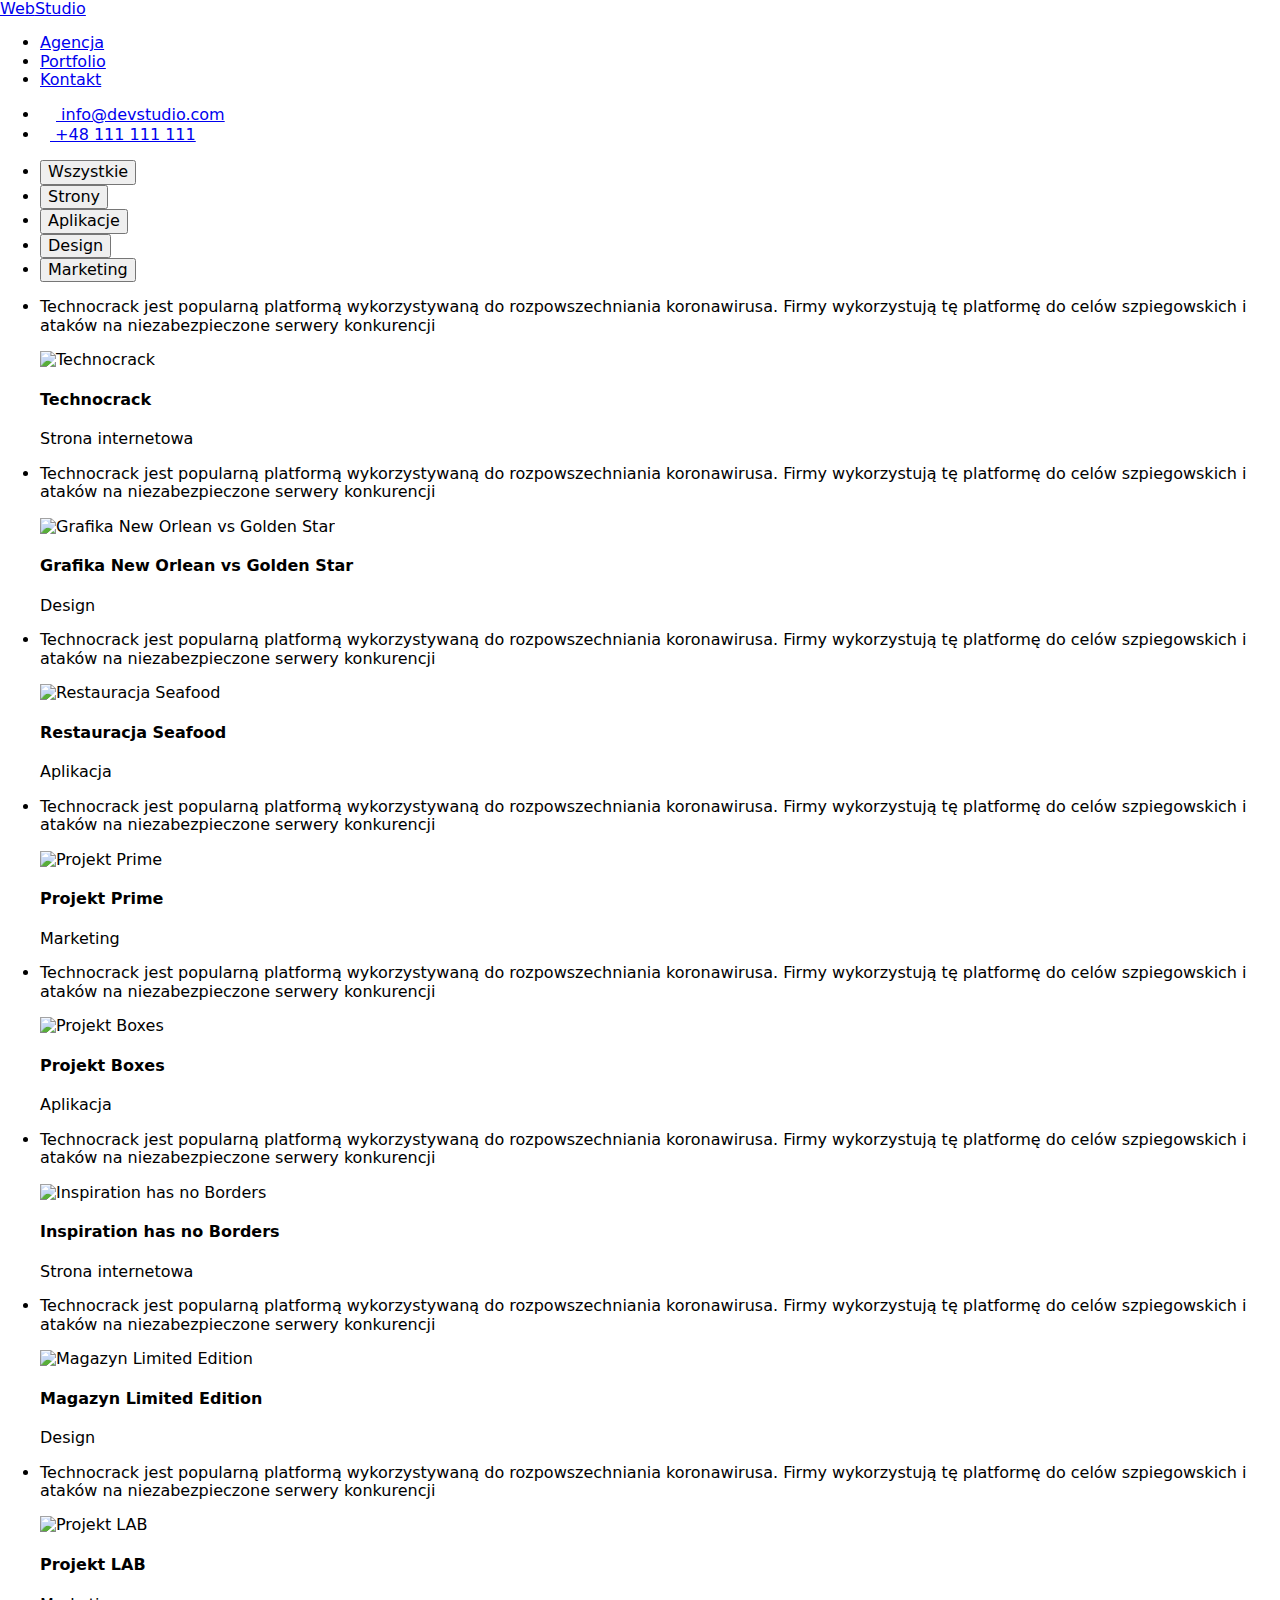
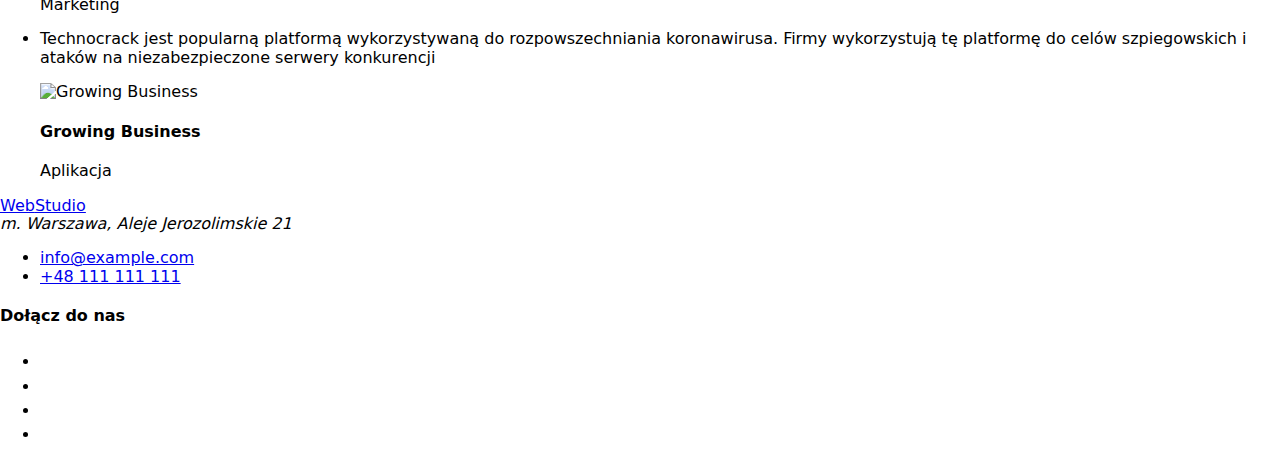
==== portfolio.html @ 28687118 "Add files via upload" ====
<!DOCTYPE html>
<html lang="pl-PL">
  <head>
    <meta charset="UTF-8" />
    <meta http-equiv="X-UA-Compatible" content="IE=edge" />
    <meta name="viewport" content="width=device-width, initial-scale=1.0" />
    <link
      rel="stylesheet"
      href="https://cdnjs.cloudflare.com/ajax/libs/modern-normalize/1.1.0/modern-normalize.css" />
    <link href="./css/styles.css" rel="stylesheet" />
    <link rel="preconnect" href="https://fonts.googleapis.com" />
    <link rel="preconnect" href="https://fonts.gstatic.com" crossorigin />
    <link
      href="https://fonts.googleapis.com/css2?family=Raleway:wght@700&family=Roboto:wght@400;500;700;900&display=swap"
      rel="stylesheet"
    />

    <title>Portfolio</title>
  </head>
  <body>
    <header class="header container">
      <a href="index.html" class="link-no-underline logo-style"
        ><span class="blue-text">Web</span>Studio</a
      >
      <nav>
        <ul class="nav-style nav-list">
          <li>
            <a href="index.html" class="link-no-underline link-style"
              >Agencja</a
            >
          </li>
          <li>
            <a
              href="portfolio.html"
              class="link-no-underline link-style blue-text current-link"
              >Portfolio</a
            >
          </li>
          <li>
            <a
              href="contacts.html"
              class="link-no-underline link-style"
              >Kontakt</a
            >
          </li>
        </ul>
      </nav>
      <ul class="contacts-style nav-list">
        <li>
          <a
            href="mailto:info@devstudio.com"
            class="link-no-underline contact-link-style blue-text symbols-header"
          >
          <svg class="symbol-spacing" width="16" height="12">
            <use xlink:href="./images/icons.svg#icon-envelope"></use>
              </svg>
              info@devstudio.com
            </a>
          </li>
          <li>
          <a
            href="tel:+48111111111"
            class="link-no-underline contact-link-style blue-text symbols-header"
          >
          <svg class="symbol-spacing" width="10" height="16">
                <use xlink:href="./images/icons.svg#icon-smartphone"></use>
              </svg>
              +48 111 111 111</a>
        </li>
      </ul>
    </header>
    <div class="header-line-border"></div>
    <main>
      <section class="container section">
        <div class="container">
      <ul class="filter-buttons">
        <li><button type="button" class="filter-button">Wszystkie</button></li>
        <li><button type="button" class="filter-button">Strony</button></li>
        <li><button type="button" class="filter-button">Aplikacje</button></li>
        <li><button type="button" class="filter-button">Design</button></li>
        <li><button type="button" class="filter-button">Marketing</button></li>
      </ul>
          <ul class="product-container no-padding">
            <li class="product-card">
            <div class="portfolio-label">
            <p class="portfolio-text">
              Technocrack jest popularną platformą wykorzystywaną do rozpowszechniania
              koronawirusa. Firmy wykorzystują tę platformę do celów szpiegowskich i ataków na
              niezabezpieczone serwery konkurencji
            </p>
            <img
              src="./images/portfolio-img-1.jpg"
              width="370"
              height="294"
              alt="Technocrack"
            />
            </div>
            <h4 class="product-card-header">Technocrack</h4>
            <p class="product-card-text">Strona internetowa</p>
          </li>
          <li class="product-card">
            <div class="portfolio-label">
          <p class="portfolio-text">
             Technocrack jest popularną platformą wykorzystywaną do rozpowszechniania
             koronawirusa. Firmy wykorzystują tę platformę do celów szpiegowskich i ataków na
            niezabezpieczone serwery konkurencji
          </p>
            <img
              src="./images/portfolio-img-2.jpg"
              width="370"
              height="294"
              alt="Grafika New Orlean vs Golden Star"
            />
            </div>
            <h4 class="product-card-header">
              Grafika New Orlean vs Golden Star
            </h4>
            <p class="product-card-text">Design</p>
          </li>
          <li class="product-card">
            <div class="portfolio-label">
            <p class="portfolio-text">
              Technocrack jest popularną platformą wykorzystywaną do rozpowszechniania
              koronawirusa. Firmy wykorzystują tę platformę do celów szpiegowskich i ataków na
              niezabezpieczone serwery konkurencji
            </p>
            <img
              src="./images/portfolio-img-3.jpg"
              width="370"
              height="294"
              alt="Restauracja Seafood"
            />
            </div>
            <h4 class="product-card-header">
              Restauracja Seafood
            </h4>
            <p class="product-card-text">Aplikacja</p>
          </li>
          <li class="product-card">
            <div class="portfolio-label">
            <p class="portfolio-text">
              Technocrack jest popularną platformą wykorzystywaną do rozpowszechniania
              koronawirusa. Firmy wykorzystują tę platformę do celów szpiegowskich i ataków na
              niezabezpieczone serwery konkurencji
            </p>
            <img
              src="./images/portfolio-img-4.jpg"
              width="370"
              height="294"
              alt="Projekt Prime"
            />
            </div>
            <h4 class="product-card-header">Projekt Prime</h4>
            <p class="product-card-text">Marketing</p>
          </li>
          <li class="product-card">
            <div class="portfolio-label">
            <p class="portfolio-text">
              Technocrack jest popularną platformą wykorzystywaną do rozpowszechniania
              koronawirusa. Firmy wykorzystują tę platformę do celów szpiegowskich i ataków na
              niezabezpieczone serwery konkurencji
            </p>
            <img
              src="./images/portfolio-img-5.jpg"
              width="370"
              height="294"
              alt="Projekt Boxes"
            />
            </div>
            <h4 class="product-card-header">Projekt Boxes</h4>
            <p class="product-card-text">Aplikacja</p>
          </li>
          <li class="product-card">
            <div class="portfolio-label">
            <p class="portfolio-text">
              Technocrack jest popularną platformą wykorzystywaną do rozpowszechniania
              koronawirusa. Firmy wykorzystują tę platformę do celów szpiegowskich i ataków na
              niezabezpieczone serwery konkurencji
            </p>
            <img
              src="./images/portfolio-img-6.jpg"
              width="370"
              height="294"
              alt="Inspiration has no Borders"
            />
            </div>
            <h4 class="product-card-header">Inspiration has no Borders</h4>
            <p class="product-card-text">Strona internetowa</p>
          </li>
          <li class="product-card">
            <div class="portfolio-label">
            <p class="portfolio-text">
              Technocrack jest popularną platformą wykorzystywaną do rozpowszechniania
              koronawirusa. Firmy wykorzystują tę platformę do celów szpiegowskich i ataków na
              niezabezpieczone serwery konkurencji
            </p>
            <img
              src="./images/portfolio-img-7.jpg"
              width="370"
              height="294"
              alt="Magazyn Limited Edition"    
            />
            </div>
            <h4 class="product-card-header">Magazyn Limited Edition</h4>
            <p class="product-card-text">Design</p>
          </li>
          <li class="product-card">
            <div class="portfolio-label">
            <p class="portfolio-text">
              Technocrack jest popularną platformą wykorzystywaną do rozpowszechniania
              koronawirusa. Firmy wykorzystują tę platformę do celów szpiegowskich i ataków na
              niezabezpieczone serwery konkurencji
            </p>
            <img
              src="./images/portfolio-img-8.jpg"
              width="370"
              height="294"
              alt="Projekt LAB"
            />
            </div>
            <h4 class="product-card-header">Projekt LAB</h4>
            <p class="product-card-text">Marketing</p>
          </li>
          <li class="product-card">
            <div class="portfolio-label">
            <p class="portfolio-text">
              Technocrack jest popularną platformą wykorzystywaną do rozpowszechniania
              koronawirusa. Firmy wykorzystują tę platformę do celów szpiegowskich i ataków na
              niezabezpieczone serwery konkurencji
            </p>
            <img
              src="./images/portfolio-img-9.jpg"
              width="370"
              height="294"
              alt="Growing Business"
            />
            </div>
            <h4 class="product-card-header">Growing Business</h4>
            <p class="product-card-text">Aplikacja</p>
          </li>
        </ul>
      </div>
    </section>
    </main>
    <footer class="footer">
        <div class="container footer-container">
          <div class="footer-contacts">
          <a href="index.html" class="link-no-underline logo-style white-logo"
            ><span class="blue-text">Web</span>Studio</a
          >
          <address class="address-text">
            m. Warszawa, Aleje Jerozolimskie 21
          </address>
          <ul class="footer-link-list no-margin">
            <li>
              <a
                href="mailto:info@example.com"
                class="link-no-underline footer-links"
                >info@example.com</a
              >
            </li>
            <li>
              <a href="tel:+48111111111" class="link-no-underline footer-links"
                >+48 111 111 111</a
              >
            </li>
          </ul>
        </div>
        <div>
          <h4 class="footer-header">Dołącz do nas</h4>
            <ul class="footer-symbols">
              <li>
                <a href="https://www.instagram.com" class="footer-symbol">
                  <svg width="20" height="20">
                  <use xlink:href="./images/icons.svg#icon-instagram-2"></use>
                    </svg>
                </a>
              </li>
              <li>
                <a href="https://www.twitter.com" class="footer-symbol">
                  <svg width="20" height="20">
                  <use xlink:href="./images/icons.svg#icon-twitter-1"></use>
                    </svg>
                </a>
              </li>
              <li>
                <a href="https://www.facebook.com" class="footer-symbol">
                  <svg width="20" height="20" x="12" y="12">
                  <use xlink:href="./images/icons.svg#icon-facebook-1"></use>
                    </svg>
                </a>
              </li>
              <li>
                <a href="https://www.linkedin.com" class="footer-symbol">
                  <svg width="20" height="20" x="12" y="12">
                  <use xlink:href="./images/icons.svg#icon-linkedin-1"></use>
                    </svg>
                </a>
              </li>
            </ul>
        </div>
        </div>
      </footer>
      <script src="./js/modal.js"></script>
  </body>
</html>
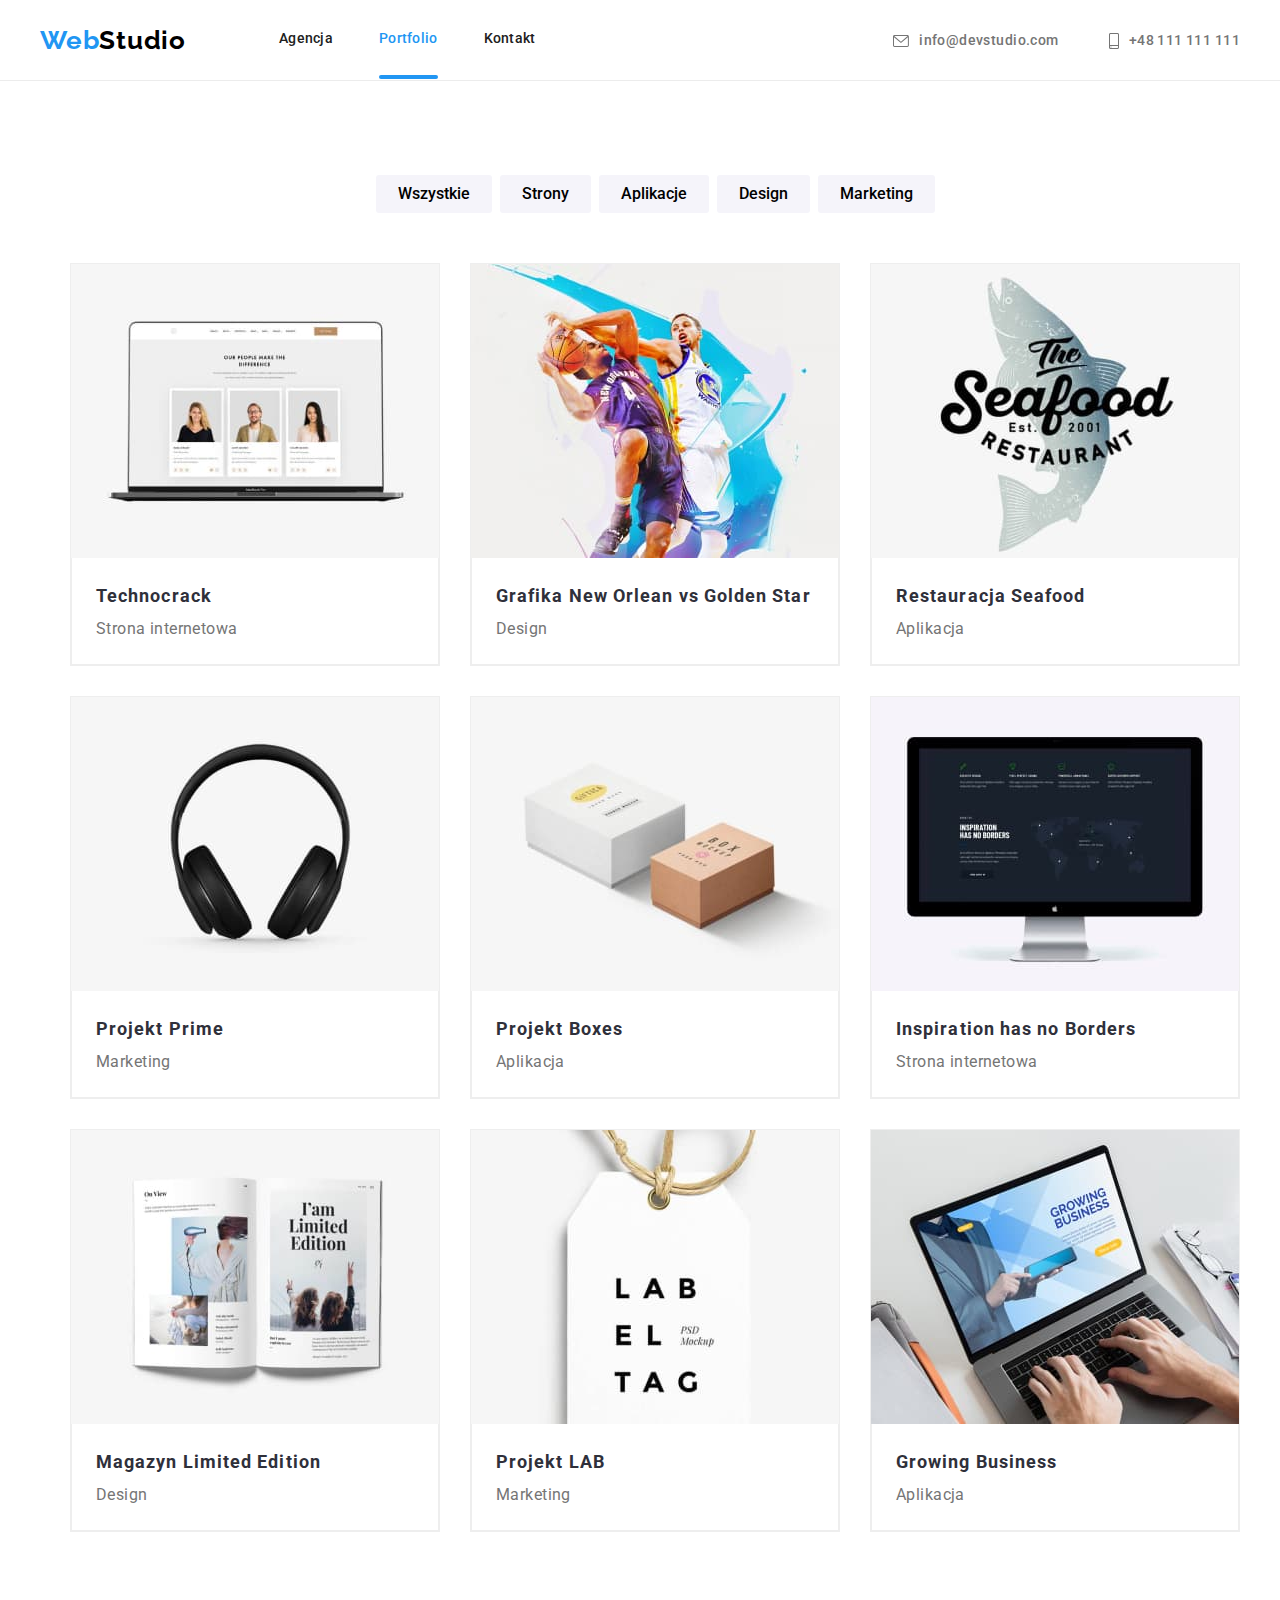
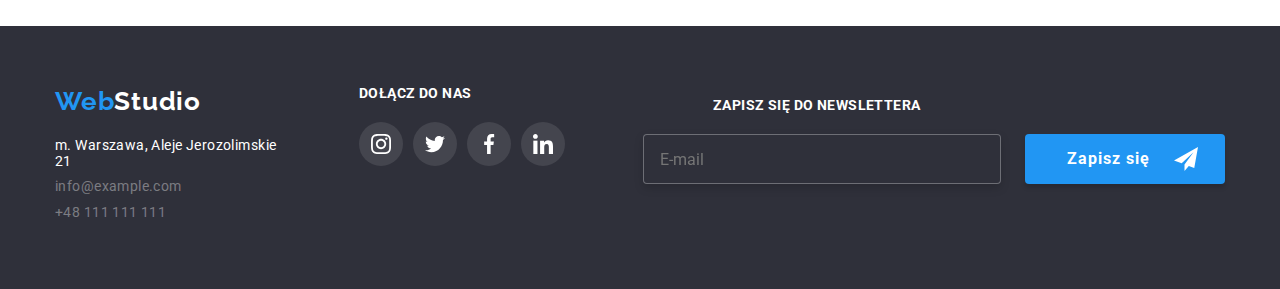
==== commit 088841fc: "update" ====
--- a/portfolio.html
+++ b/portfolio.html
@@ -299,6 +299,18 @@
               </li>
             </ul>
         </div>
+        <div class="footer-newsletter">
+          <h4 class="footer-header">Zapisz się do newslettera</h4>
+          <form name="newsletter" autocomplete="on" class="form-newsletter">
+            <input type="email" name="email" placeholder="E-mail" class="input-newsletter" />
+            <button type="submit" class="button-newsletter">
+              Zapisz się
+              <svg width="24" height="24" class="icon-button-newsletter">
+                <use xlink:href="./images/icons.svg#icon-icon-send"></use>
+              </svg>
+            </button>
+          </form>
+        </div>
         </div>
       </footer>
       <script src="./js/modal.js"></script>
--- a/css/styles.css
+++ b/css/styles.css
@@ -0,0 +1,627 @@
+:root {
+  --white: #fff;
+  --black: #000;
+  --blue: #2196f3;
+  --darkgrey: #2f303a;
+  --grey: #757575;
+  --lightgrey: #e5e5e5;
+  --lightcream: #ececec;
+  --notblack: #212121;
+  --notwhite: #f5f4fa;
+  --footerlinks: #ffffff60;
+  --productborder: #eeeeee;
+  --background: rgba(47, 48, 58, 0.4);
+  --iconcolor: #afb1b8;
+  --btn-shadow: rgba(0, 0, 0, 0.15);
+  --footericon: rgba(255, 255, 255, 0.1);
+  --transition: cubic-bezier(0.4, 0, 0.2, 1);
+}
+
+/* Global styles used throughout whole website */
+
+body {
+  font-family: "Roboto", "Raleway", sans-serif;
+  color: var(--grey);
+  font-size: 14px;
+  letter-spacing: 0.03em;
+  margin: 0;
+  padding: 0;
+  background-color: #fff;
+}
+.container {
+  width: 1200px; 
+  padding: 0 15px; 
+  margin: 0 auto;
+}
+.section { 
+padding-top: 94px;
+padding-bottom: 94px;
+}
+img {display: block}
+
+p, h4 {
+  margin: 0;
+  padding: 0;
+  list-style: none;
+}
+
+.footer-links:hover, 
+.footer-links:focus, 
+.link-style:focus, 
+.link-style:hover, 
+.blue-text.link-style,
+.contact-link-style:hover {
+   color: var(--blue);
+}
+.no-margin {
+  margin: 0;
+}
+.no-padding {
+  padding: 0;
+}
+.section-header {
+  font-weight: 700;
+  font-size: 36px;
+  line-height: 1.166666666666667;
+  text-align: center;
+  color: var(--notblack);
+  margin: 0px 0 50px 0;
+}
+.footer-symbol:hover,
+.footer-symbol:focus,
+.team-card-symbol:hover,
+.team-card-symbol:focus {
+  background-color: var(--blue);
+  fill: var(--white);
+  cursor: pointer;
+}
+/* Styles for header section */
+
+.header {
+  align-items: center;
+  gap: 93px;
+  flex-direction: row;
+  padding: 25px 0 24px 0;
+  display: flex;
+}
+.header-line-border {
+  border-bottom: var(--lightcream) solid 1px;
+}
+
+.logo-style {
+  font-family: "Raleway";
+  color: var(--black);
+  font-size: 26px;
+  font-weight: 700;
+  line-height: 1.193;
+  letter-spacing: 0.03em;
+}
+.blue-text {
+  color: var(--blue);
+}
+.nav-list {
+  display: flex;
+  list-style: none;
+  line-height: 1.2;
+  margin: 0;
+}
+.nav-style {
+  gap: 46px;
+  line-height: 1.2;
+  padding: 0;
+}
+.contacts-style {
+  gap: 50px;
+  margin: 0;
+  margin-left: auto;
+}
+.link-style {
+  line-height: 1.14;
+  letter-spacing: 0.02em;
+  color: var(--notblack);
+  font-weight: 500;
+  transition: 250ms color var(--transition);
+}
+.current-link::after {
+  content: " ";
+  display: block;
+  width: 100%;
+  height: 4px;
+  bottom: 0;
+  left: 0;
+  background-color: var(--blue);
+  transform: translateY(28px);
+  border-radius: 2px;
+  pointer-events: none;
+}
+
+.contact-link-style {
+  color: var(--grey);
+  fill: var(--grey);
+  font-weight: 500;
+  transition: 250ms color var(--transition);
+}
+.link-no-underline {
+  text-decoration: none;
+}
+.symbols-header {
+display: flex;
+align-items: center;
+justify-content: center;
+transition: 250ms fill var(--transition), 250ms color var(--transition);
+}
+.symbols-header:hover,
+.symbols-header:focus {
+  color: var(--blue);
+  fill: var(--blue);
+}
+.symbol-spacing {
+margin-right: 10px;
+color: var(--iconcolor);
+}
+
+/* Styles for main section INDEX PAGE ONLY*/
+
+/* Top section with button */
+.top-section {
+  background-color: var(--background);
+  background-image: linear-gradient( 0deg, rgba(47, 48, 58, 0.4) 0%, rgba(47, 48, 58, 0.4) 100% ), url(../images/img-work.jpg);
+  color: var(--white);
+  max-width: 1600px;
+  margin: 0 auto;
+  display: flex;
+  gap: 30px;
+  flex-direction: column;
+  justify-content: center;
+  align-items: center;
+  padding: 200px 0;
+}
+
+.top-section-text {
+  font-size: 44px;
+  font-weight: 900;
+  text-align: center;
+  line-height: 1.364;
+  letter-spacing: 0.06em;
+  max-width: 696px;
+  margin: 0 auto;
+}
+.order-service-button {
+  background-color: var(--blue);
+  box-shadow: 0px 4px 4px var(--btn-shadow);
+  border-style: none;
+  border-radius: 4px;
+  cursor: pointer;
+  font-family: "Roboto";
+  color: var(--white);
+  width: 200px;
+  height: 50px;
+  font-weight: 700;
+  font-size: 16px;
+  text-align: center;
+  align-items: center;
+}
+/* Our speciality section */
+.our-speciality {
+  display: flex;
+  list-style: none;
+  flex-direction: row;
+  gap: 30px;
+  justify-content: center;
+}
+.our-speciality-header {
+  font-weight: 700;
+  color: var(--notblack);
+  margin: 0 0 10px 0;
+  font-size: 14px;
+  line-height: 1.1428571428571428;
+}
+.our-speciality-text {
+  line-height: 0.03em;
+  line-height: 1.71;
+  width: 270px;
+  margin: 0;
+}
+.special-symbol {
+  background-color: var(--notwhite);
+  height: 120px;
+  width: 270px;
+  border-radius: 4px;
+  margin-bottom: 30px;
+  display: flex;
+  justify-content: center;
+  align-items: center;
+}
+/* Our services section */
+.our-services {
+  align-items: center;
+  flex-direction: column;
+  padding-top: 0;
+  margin: 0;
+}
+.our-services-list {
+  display: flex;
+  flex-direction: row;
+  gap: 30px;
+  list-style: none;
+  margin: 0;
+  justify-content: center;
+}
+
+.service-item {
+position: relative;
+}
+.img-label {
+  display: block;
+  position: absolute;
+  bottom: 0;
+  left: 0;
+  margin: 0;
+  width: 100%;
+  font-weight: 700;
+  line-height: 1.14;
+  text-align: center;
+  text-transform: uppercase;
+  padding: 27px 0px;
+  color: var(--white);
+  background-color: rgba(47, 48, 58, 0.8);
+}
+
+/* Our team section */
+.our-team-background {
+  background-color: var(--notwhite);
+}
+.our-team {
+  align-items: center;
+  flex-direction: column;
+}
+.our-team-list {
+  display: flex;
+  flex-direction: row;
+  gap: 30px;
+  list-style: none;
+  justify-content: center;
+}
+.our-team-card {
+  background-color: var(--white);
+  box-shadow: 0px 1px 3px rgba(0, 0, 0, 0.12), 0px 1px 1px rgba(0, 0, 0, 0.14),
+    0px 2px 1px rgba(0, 0, 0, 0.2);
+  border-radius: 0px 0px 4px 4px;
+  text-align: center;
+  align-items: center;
+  margin: 0;
+  display: flex;
+  flex-direction: column;
+}
+.our-team-card-name {
+  margin: 30px 0 10px 0;
+  color: var(--notblack);
+  font-size: 16px;
+  font-weight: 500;
+  line-height: 1.1875;
+}
+.our-team-card-proffesion {
+  margin: 0 0 30px 0;
+  line-height: 1.1875;
+  font-size: 16px;
+  text-align: center;
+}
+.team-card-symbols {
+  display: flex;
+  gap: 10px;
+  margin-bottom: 30px;
+}
+.team-card-symbol {
+  width: 44px;
+  height: 44px;
+  background-color: var(--white);
+  border-radius: 50%;
+  fill: var(--iconcolor);
+}
+.team-social-link {
+  display: flex;
+  justify-content: center;
+  align-items: center;
+  width: 44px;
+  height: 44px;
+  border-radius: 50%;
+  fill: var(--iconcolor);
+  background-color: var(--white);
+  transition: 250ms fill var(--transition), 250ms background-color var(--transition);
+}
+
+.team-social-link:hover,
+.team-social-link:focus {
+  background-color: var(--blue);
+  fill: var(--white);
+}
+/* Our clients section */
+.our-clients {
+  padding: 94px 0;
+  display: flex;
+  justify-content: center;
+  align-items: center;
+  flex-direction: column;
+}
+.client-symbols {
+  display: flex;
+  gap: 30px;
+  list-style: none;
+}
+
+.clients-link {
+  display: flex;
+  align-items: center;
+  justify-content: center;
+  width: 170px;
+  height: 92px;
+  border: 1px solid var(--iconcolor);
+  fill: var(--iconcolor);
+  border-radius: 4px;
+  transition: 250ms fill var(--transition), 250ms border-color var(--transition);
+}
+.clients-link:hover,
+.clients-link:focus {
+  fill: var(--blue);
+  border-color: var(--blue);
+}
+
+/* Styles for main section PORTFOLIO PAGE ONLY */
+
+ul {
+padding: 0;
+margin: 0;
+list-style: none;
+}
+.filter-buttons {
+  display: flex;
+  justify-content: center;
+  gap: 8px;
+  list-style: none;
+  margin-bottom: 50px;
+  }
+.filter-button {
+  background-color: var(--notwhite);
+  border-width: 0;
+  height: 38px;
+  font-size: 16px;
+  font-weight: 500;
+  line-height: 26px;
+  border-radius: 3px;
+  padding: 6px 22px;
+  font-family: "Roboto";
+  transition: 250ms background-color var(--transition), 250ms color var(--transition),
+    250ms box-shadow var(--transition);
+
+}
+.filter-button:focus,
+.filter-button:hover {
+  box-shadow: 0px 3px 1px rgba(0, 0, 0, 0.1), 0px 1px 2px rgba(0, 0, 0, 0.08),
+    0px 2px 2px rgba(0, 0, 0, 0.12);
+  color: var(--white);
+    background-color: var(--blue);
+  cursor: pointer;
+}
+.product-container {
+  display: flex;
+  gap: 30px;
+  flex-wrap: wrap;
+  list-style: none;
+  align-items: center;
+  justify-content: center;
+}
+.product-card {
+  width: 370px;
+  background-color: var(--white);
+  flex-basis: calc((100% - 90px) / 4);
+  margin: 0;
+   border: 1px solid var(--productborder);
+  transition: 250ms box-shadow var(--transition);
+}
+.product-card:hover {
+  box-shadow: 0px 1px 1px rgba(0, 0, 0, 0.12), 0px 4px 4px rgba(0, 0, 0, 0.06),
+    1px 4px 6px rgba(0, 0, 0, 0.16);
+  cursor: pointer;
+}
+
+.portfolio-label {
+  position: relative;
+  overflow: hidden;
+}
+.portfolio-text {
+  position: absolute;
+  top: 0;
+  left: 0;
+  width: 370px;
+  background: rgba(33, 150, 243, 0.9);
+  font-size: 18px;
+  line-height: 1.56;
+  color: var(--white);
+  padding: 49px 45px 49px 24px;
+  transform: translateY(100%);
+  transition: 250ms transform var(--transition);
+}
+.product-card:hover .portfolio-text {
+  transform: translateY(0);
+}
+
+.product-card-header {
+  color: var(--darkgrey);
+  font-size: 18px;
+  font-weight: 700;
+  letter-spacing: 0.06em;
+  line-height: 2;
+  margin: 0;
+  padding: 20px 24px 0 24px;
+  border-left: 1px solid var(--productborder);
+  border-right: 1px solid var(--productborder);
+}
+.product-card-text {
+  line-height: 1.88;
+  font-size: 16px;
+  margin: 0;
+  padding: 0 24px 20px 24px;
+  border: 1px solid var(--productborder);
+  border-top: 0;
+}
+.header-line-border {
+  border-bottom: var(--lightcream) solid 1px;
+}
+
+/* Styles for footer section */
+.footer {
+  width: 100%;
+  background-color: var(--darkgrey);
+  padding: 60px 0;
+}
+.footer-contacts {
+  width: 246px;
+}
+.address-text {
+  margin: 20px 0 0 0;
+  font-style: normal;
+}
+.white-logo {
+  color: var(--white);
+}
+.footer-links {
+  color: var(--footerlinks);
+  transition: 250ms color var(--transition);
+}
+.footer-container {
+  flex-direction: row;
+  color: var(--white);
+  display: flex;
+}
+.footer-link-list {
+  list-style: none;
+  padding: 0;
+}
+.footer-link-list li {
+  margin: 9px 0 9px 0;
+}
+.footer-header {
+  font-weight: 700;
+  line-height: 1.14;
+  color: var(--white);
+  text-transform: uppercase;
+  margin-left: 70px;
+  margin-bottom: 20px;
+}
+.footer-symbols {
+  display: flex;
+  gap: 10px;
+  margin-left: 70px;
+  list-style: none;
+  padding: 0;
+}
+.footer-symbol {
+  display: flex;
+  justify-content: center;
+  align-items: center;
+  width: 44px;
+  height: 44px;
+  border-radius: 50%;
+  background-color: var(--footericon);
+  fill: var(--white);
+   transition: 250ms background-color var(--transition);
+}
+.footer-newsletter {
+margin-top: 12px;
+margin-left: 78px;
+}
+.form-newsletter {
+  display: flex;
+  align-items: center;
+}
+.input-newsletter {
+  width: 358px;
+  line-height: 20px;
+  height: 50px;
+  border: 1px solid rgba(255, 255, 255, 0.3);
+  filter: drop-shadow(0px 4px 4px rgba(0, 0, 0, 0.15));
+  border-radius: 4px;
+  background-color: var(--darkgrey);
+  font-size: 16px;
+  line-height: 1.25;
+  color: rgba(255, 255, 255, 0.6);
+  padding: 15px 16px;
+  margin-right: 12px;
+  outline: none;
+  
+}
+.button-newsletter {
+  width: 200px;
+  height: 50px;
+  background: #2196F3;
+  box-shadow: 0px 4px 4px rgba(0, 0, 0, 0.15);
+  fill: var(--white);
+  color: var(--white);
+  border-radius: 4px;
+  margin-left: 12px;
+  padding: 10px 0px 10px 42px;
+  border: none;
+  display: flex;
+  align-items: center;
+  text-align: center;
+  font-weight: 700;
+  font-size: 16px;
+  line-height: 1.88;
+  letter-spacing: 0.06em;
+  cursor: pointer;
+
+}
+.icon-button-newsletter {
+  margin-left: 24px;
+}
+
+/* modal window */
+
+.backdrop {
+  position: fixed;
+  display: flex;
+  background-color: rgba(0, 0, 0, 0.2);
+  left: 0;
+  top: 0;
+  right: 0;
+  bottom: 0;
+  transition: visibility 250ms var(--transition), opacity 250ms var(--transition);
+}
+
+.modal-box {
+  position: relative;
+  width: 528px;
+  height: 581px;
+  background-color: var(--white);
+  box-shadow: 0px 1px 3px rgba(0, 0, 0, 0.12), 0px 1px 1px rgba(0, 0, 0, 0.14),
+    0px 2px 1px rgba(0, 0, 0, 0.2);
+  border-radius: 4px;
+  margin: auto;
+  transition: transform 250ms var(--transition);
+}
+
+.is-hidden {
+  opacity: 0;
+  visibility: hidden;
+  pointer-events: none;
+}
+
+.is-hidden .modal-box {
+  transform: scale(0);
+}
+
+.btn-modal-close {
+  position: absolute;
+  width: 30px;
+  height: 30px;
+  background-color: var(--white);
+  border: 1px solid rgba(0, 0, 0, 0.1);
+  box-sizing: border-box;
+  cursor: pointer;
+  border-radius: 50%;
+  display: flex;
+  align-items: center;
+  justify-content: center;
+  top: 8px;
+  right: 8px;
+}